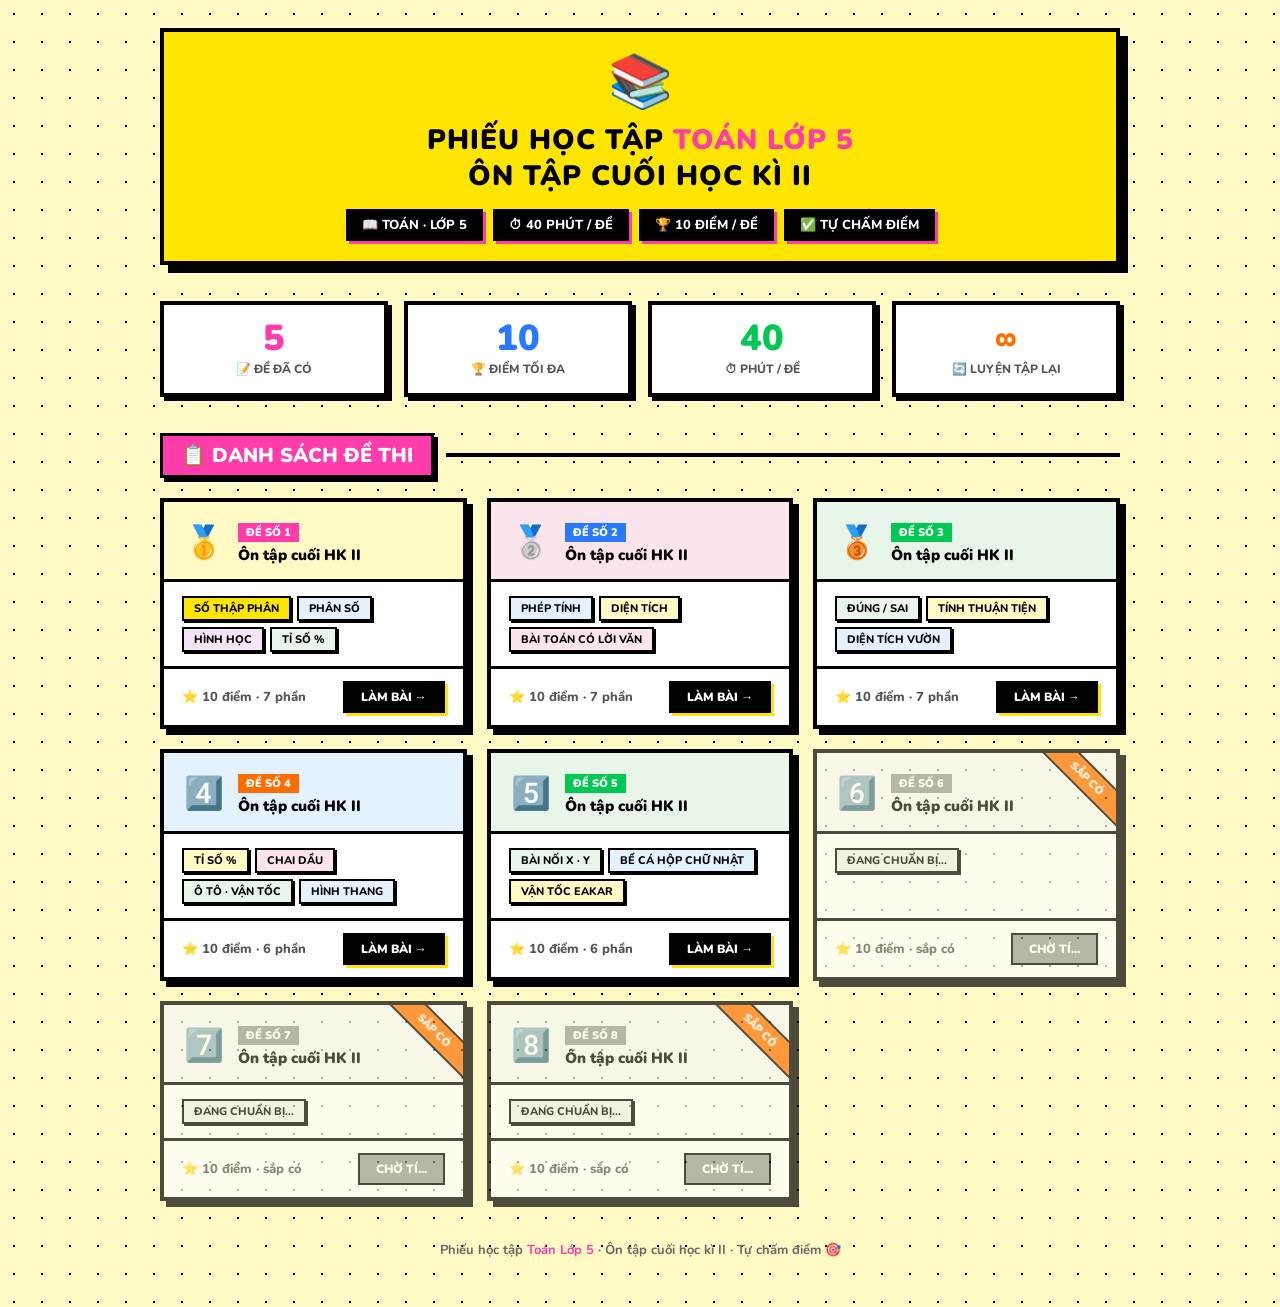
==== index.html @ 1c8ad88f "first commit" ====
<!DOCTYPE html>
<html lang="vi">
<head>
    <meta charset="UTF-8">
    <meta name="viewport" content="width=device-width, initial-scale=1.0">
    <title>Phiếu học tập Toán Lớp 5 — Ôn tập cuối HK II</title>
    <link href="https://fonts.googleapis.com/css2?family=Nunito:wght@400;600;700;800;900&display=swap" rel="stylesheet">
    <style>
        :root {
            --black:#000; --white:#fff; --yellow:#FFE500; --pink:#FF3CAC;
            --green:#00C853; --blue:#2979FF; --orange:#FF6D00; --red:#FF1744;
            --purple:#AA00FF; --cyan:#00BCD4;
            --bg:#FFF9C4; --shadow:4px 4px 0px #000; --shadow-lg:6px 6px 0px #000;
        }
        *{box-sizing:border-box;margin:0;padding:0;font-family:'Nunito',sans-serif;}
        body{
            background-color:var(--bg);
            background-image:radial-gradient(circle,#000 1.5px,transparent 1.5px);
            background-size:28px 28px;
            min-height:100vh;
            padding:28px 16px 48px;
        }

        /* ── HEADER ── */
        .header{
            max-width:960px; margin:0 auto 36px;
            background:var(--yellow);
            border:4px solid var(--black);
            box-shadow:8px 8px 0 var(--black);
            padding:24px 28px 20px;
            display:flex; flex-direction:column; align-items:center; gap:14px;
            text-align:center;
        }
        .header-icon{font-size:52px;line-height:1;}
        .header h1{
            font-size:28px; font-weight:900; text-transform:uppercase;
            color:var(--black); letter-spacing:1px; line-height:1.3;
        }
        .header h1 span{color:var(--pink);}
        .header-meta{
            display:flex; flex-wrap:wrap; justify-content:center; gap:10px;
        }
        .meta-chip{
            background:var(--black); color:var(--white);
            font-size:13px; font-weight:800; text-transform:uppercase;
            padding:5px 14px; border:2px solid var(--black);
            box-shadow:3px 3px 0 var(--pink);
        }

        /* ── SECTION TITLE ── */
        .section-title{
            max-width:960px; margin:0 auto 20px;
            display:flex; align-items:center; gap:12px;
        }
        .section-title h2{
            font-size:20px; font-weight:900; text-transform:uppercase;
            background:var(--pink); color:var(--white);
            border:3px solid var(--black); box-shadow:var(--shadow);
            padding:6px 18px;
        }
        .section-title .line{flex:1;height:4px;background:var(--black);}

        /* ── GRID ── */
        .grid{
            max-width:960px; margin:0 auto 40px;
            display:grid;
            grid-template-columns:repeat(auto-fill,minmax(260px,1fr));
            gap:20px;
        }

        /* ── CARD ── */
        .card{
            background:var(--white);
            border:4px solid var(--black);
            box-shadow:var(--shadow-lg);
            display:flex; flex-direction:column;
            text-decoration:none; color:var(--black);
            transition:transform .15s, box-shadow .15s;
            cursor:pointer;
            position:relative;
            overflow:hidden;
        }
        .card:hover{
            transform:translate(-3px,-3px);
            box-shadow:10px 10px 0 var(--black);
        }
        .card:active{
            transform:translate(4px,4px);
            box-shadow:0 0 0 var(--black);
        }

        .card-header{
            padding:18px 18px 14px;
            border-bottom:3px solid var(--black);
            display:flex; align-items:center; gap:12px;
        }
        .card-num{
            font-size:32px; font-weight:900; line-height:1;
            min-width:44px; text-align:center;
        }
        .card-title-wrap{}
        .card-label{
            font-size:11px; font-weight:900; text-transform:uppercase;
            color:var(--white); padding:2px 8px;
            display:inline-block; margin-bottom:4px;
        }
        .card-title{font-size:15px; font-weight:900; line-height:1.3;}

        .card-body{
            padding:14px 18px; flex:1;
            display:flex; flex-direction:column; gap:8px;
        }
        .card-chips{display:flex; flex-wrap:wrap; gap:6px;}
        .chip{
            font-size:11px; font-weight:800; text-transform:uppercase;
            border:2px solid var(--black); padding:3px 10px;
            box-shadow:2px 2px 0 #000;
        }

        .card-footer{
            padding:12px 18px;
            border-top:3px solid var(--black);
            display:flex; align-items:center; justify-content:space-between;
        }
        .card-footer .go-btn{
            background:var(--black); color:var(--white);
            font-size:12px; font-weight:900; text-transform:uppercase;
            padding:6px 16px; border:2px solid var(--black);
            box-shadow:3px 3px 0 var(--yellow);
        }
        .card:hover .go-btn{
            background:var(--yellow); color:var(--black);
            box-shadow:3px 3px 0 var(--black);
        }
        .card-score{font-size:13px; font-weight:800; color:#555;}

        /* COMING SOON card */
        .card.soon{opacity:.7; cursor:not-allowed;}
        .card.soon:hover{transform:none; box-shadow:var(--shadow-lg);}
        .soon-badge{
            position:absolute; top:12px; right:-28px;
            background:var(--orange); color:var(--white);
            font-size:11px; font-weight:900; text-transform:uppercase;
            padding:4px 36px; transform:rotate(45deg);
            border-top:2px solid var(--black); border-bottom:2px solid var(--black);
        }

        /* ── STATS BAR ── */
        .stats-bar{
            max-width:960px; margin:0 auto 36px;
            display:grid; grid-template-columns:repeat(auto-fit,minmax(160px,1fr));
            gap:16px;
        }
        .stat-card{
            background:var(--white); border:4px solid var(--black);
            box-shadow:var(--shadow); padding:16px 18px;
            text-align:center;
        }
        .stat-card .stat-num{font-size:36px; font-weight:900; line-height:1;}
        .stat-card .stat-lbl{font-size:12px; font-weight:800; text-transform:uppercase; color:#555; margin-top:4px;}

        /* ── FOOTER ── */
        .footer{
            max-width:960px; margin:0 auto;
            text-align:center; font-size:13px; font-weight:700; color:#666;
        }
        .footer b{color:var(--pink);}
    </style>
</head>
<body>

    <!-- HEADER -->
    <div class="header">
        <div class="header-icon">📚</div>
        <h1>Phiếu học tập <span>Toán Lớp 5</span><br>Ôn tập cuối học kì II</h1>
        <div class="header-meta">
            <span class="meta-chip">📖 Toán · Lớp 5</span>
            <span class="meta-chip">⏱ 40 phút / đề</span>
            <span class="meta-chip">🏆 10 điểm / đề</span>
            <span class="meta-chip">✅ Tự chấm điểm</span>
        </div>
    </div>

    <!-- STATS -->
    <div class="stats-bar">
        <div class="stat-card">
            <div class="stat-num" style="color:var(--pink);">5</div>
            <div class="stat-lbl">📝 Đề đã có</div>
        </div>
        <div class="stat-card">
            <div class="stat-num" style="color:var(--blue);">10</div>
            <div class="stat-lbl">🏆 Điểm tối đa</div>
        </div>
        <div class="stat-card">
            <div class="stat-num" style="color:var(--green);">40</div>
            <div class="stat-lbl">⏱ Phút / đề</div>
        </div>
        <div class="stat-card">
            <div class="stat-num" style="color:var(--orange);">∞</div>
            <div class="stat-lbl">🔄 Luyện tập lại</div>
        </div>
    </div>

    <!-- SECTION: ĐỀ THI -->
    <div class="section-title">
        <h2>📋 Danh sách đề thi</h2>
        <div class="line"></div>
    </div>

    <div class="grid">

        <!-- ĐỀ 1 -->
        <a class="card" href="de1.html">
            <div class="card-header" style="background:#FFF9C4;">
                <div class="card-num">🥇</div>
                <div class="card-title-wrap">
                    <span class="card-label" style="background:var(--pink);">Đề số 1</span>
                    <div class="card-title">Ôn tập cuối HK II</div>
                </div>
            </div>
            <div class="card-body">
                <div class="card-chips">
                    <span class="chip" style="background:var(--yellow);">Số thập phân</span>
                    <span class="chip" style="background:#E3F2FD;">Phân số</span>
                    <span class="chip" style="background:#F3E5F5;">Hình học</span>
                    <span class="chip" style="background:#E8F5E9;">Tỉ số %</span>
                </div>
            </div>
            <div class="card-footer">
                <span class="card-score">⭐ 10 điểm · 7 phần</span>
                <span class="go-btn">Làm bài →</span>
            </div>
        </a>

        <!-- ĐỀ 2 -->
        <a class="card" href="de2.html">
            <div class="card-header" style="background:#FCE4EC;">
                <div class="card-num">🥈</div>
                <div class="card-title-wrap">
                    <span class="card-label" style="background:var(--blue);">Đề số 2</span>
                    <div class="card-title">Ôn tập cuối HK II</div>
                </div>
            </div>
            <div class="card-body">
                <div class="card-chips">
                    <span class="chip" style="background:#E3F2FD;">Phép tính</span>
                    <span class="chip" style="background:#FFF9C4;">Diện tích</span>
                    <span class="chip" style="background:#FCE4EC;">Bài toán có lời văn</span>
                </div>
            </div>
            <div class="card-footer">
                <span class="card-score">⭐ 10 điểm · 7 phần</span>
                <span class="go-btn">Làm bài →</span>
            </div>
        </a>

        <!-- ĐỀ 3 -->
        <a class="card" href="de3.html">
            <div class="card-header" style="background:#E8F5E9;">
                <div class="card-num">🥉</div>
                <div class="card-title-wrap">
                    <span class="card-label" style="background:var(--green);">Đề số 3</span>
                    <div class="card-title">Ôn tập cuối HK II</div>
                </div>
            </div>
            <div class="card-body">
                <div class="card-chips">
                    <span class="chip" style="background:#E8F5E9;">Đúng / Sai</span>
                    <span class="chip" style="background:#FFF9C4;">Tính thuận tiện</span>
                    <span class="chip" style="background:#E3F2FD;">Diện tích vườn</span>
                </div>
            </div>
            <div class="card-footer">
                <span class="card-score">⭐ 10 điểm · 7 phần</span>
                <span class="go-btn">Làm bài →</span>
            </div>
        </a>

        <!-- ĐỀ 4 -->
        <a class="card" href="de4.html">
            <div class="card-header" style="background:#E3F2FD;">
                <div class="card-num">4️⃣</div>
                <div class="card-title-wrap">
                    <span class="card-label" style="background:var(--orange);">Đề số 4</span>
                    <div class="card-title">Ôn tập cuối HK II</div>
                </div>
            </div>
            <div class="card-body">
                <div class="card-chips">
                    <span class="chip" style="background:#FFF9C4;">Tỉ số %</span>
                    <span class="chip" style="background:#FCE4EC;">Chai dầu</span>
                    <span class="chip" style="background:#E8F5E9;">Ô tô · Vận tốc</span>
                    <span class="chip" style="background:#E3F2FD;">Hình thang</span>
                </div>
            </div>
            <div class="card-footer">
                <span class="card-score">⭐ 10 điểm · 6 phần</span>
                <span class="go-btn">Làm bài →</span>
            </div>
        </a>

        <!-- ĐỀ 5 -->
        <a class="card" href="de5.html">
            <div class="card-header" style="background:#E8F5E9;">
                <div class="card-num">5️⃣</div>
                <div class="card-title-wrap">
                    <span class="card-label" style="background:var(--green);">Đề số 5</span>
                    <div class="card-title">Ôn tập cuối HK II</div>
                </div>
            </div>
            <div class="card-body">
                <div class="card-chips">
                    <span class="chip" style="background:#E8F5E9;">Bài nối x · y</span>
                    <span class="chip" style="background:#E3F2FD;">Bể cá hộp chữ nhật</span>
                    <span class="chip" style="background:#FFF9C4;">Vận tốc EaKar</span>
                </div>
            </div>
            <div class="card-footer">
                <span class="card-score">⭐ 10 điểm · 6 phần</span>
                <span class="go-btn">Làm bài →</span>
            </div>
        </a>

        <!-- ĐỀ 6 — COMING SOON -->
        <div class="card soon">
            <div class="soon-badge">Sắp có</div>
            <div class="card-header" style="background:#F5F5F5;">
                <div class="card-num">6️⃣</div>
                <div class="card-title-wrap">
                    <span class="card-label" style="background:#999;">Đề số 6</span>
                    <div class="card-title">Ôn tập cuối HK II</div>
                </div>
            </div>
            <div class="card-body">
                <div class="card-chips">
                    <span class="chip" style="background:#eee;">Đang chuẩn bị...</span>
                </div>
            </div>
            <div class="card-footer">
                <span class="card-score">⭐ 10 điểm · sắp có</span>
                <span class="go-btn" style="background:#999;box-shadow:none;">Chờ tí...</span>
            </div>
        </div>

        <!-- ĐỀ 7 — COMING SOON -->
        <div class="card soon">
            <div class="soon-badge">Sắp có</div>
            <div class="card-header" style="background:#F5F5F5;">
                <div class="card-num">7️⃣</div>
                <div class="card-title-wrap">
                    <span class="card-label" style="background:#999;">Đề số 7</span>
                    <div class="card-title">Ôn tập cuối HK II</div>
                </div>
            </div>
            <div class="card-body">
                <div class="card-chips">
                    <span class="chip" style="background:#eee;">Đang chuẩn bị...</span>
                </div>
            </div>
            <div class="card-footer">
                <span class="card-score">⭐ 10 điểm · sắp có</span>
                <span class="go-btn" style="background:#999;box-shadow:none;">Chờ tí...</span>
            </div>
        </div>

        <!-- ĐỀ 8 — COMING SOON -->
        <div class="card soon">
            <div class="soon-badge">Sắp có</div>
            <div class="card-header" style="background:#F5F5F5;">
                <div class="card-num">8️⃣</div>
                <div class="card-title-wrap">
                    <span class="card-label" style="background:#999;">Đề số 8</span>
                    <div class="card-title">Ôn tập cuối HK II</div>
                </div>
            </div>
            <div class="card-body">
                <div class="card-chips">
                    <span class="chip" style="background:#eee;">Đang chuẩn bị...</span>
                </div>
            </div>
            <div class="card-footer">
                <span class="card-score">⭐ 10 điểm · sắp có</span>
                <span class="go-btn" style="background:#999;box-shadow:none;">Chờ tí...</span>
            </div>
        </div>

    </div>

    <!-- FOOTER -->
    <div class="footer">
        <p>Phiếu học tập <b>Toán Lớp 5</b> · Ôn tập cuối học kì II · Tự chấm điểm 🎯</p>
    </div>

</body>
</html>
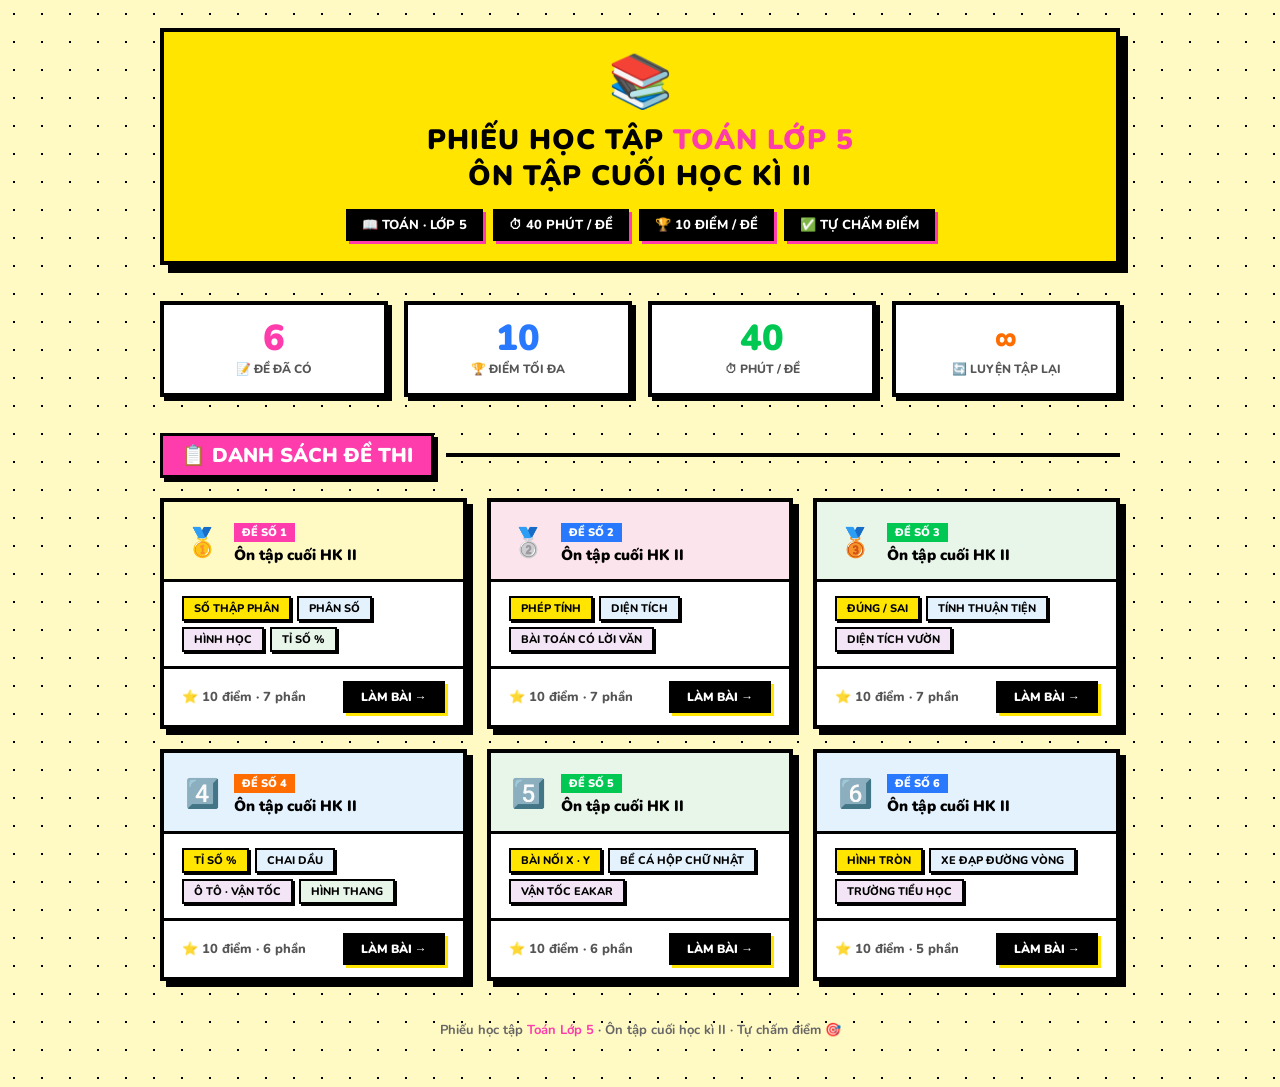
==== commit 0704755d: "first commit" ====
--- a/index.html
+++ b/index.html
@@ -9,7 +9,6 @@
         :root {
             --black:#000; --white:#fff; --yellow:#FFE500; --pink:#FF3CAC;
             --green:#00C853; --blue:#2979FF; --orange:#FF6D00; --red:#FF1744;
-            --purple:#AA00FF; --cyan:#00BCD4;
             --bg:#FFF9C4; --shadow:4px 4px 0px #000; --shadow-lg:6px 6px 0px #000;
         }
         *{box-sizing:border-box;margin:0;padding:0;font-family:'Nunito',sans-serif;}
@@ -21,150 +20,69 @@
             padding:28px 16px 48px;
         }
 
-        /* ── HEADER ── */
+        /* HEADER */
         .header{
-            max-width:960px; margin:0 auto 36px;
-            background:var(--yellow);
-            border:4px solid var(--black);
+            max-width:960px;margin:0 auto 36px;
+            background:var(--yellow);border:4px solid var(--black);
             box-shadow:8px 8px 0 var(--black);
             padding:24px 28px 20px;
-            display:flex; flex-direction:column; align-items:center; gap:14px;
-            text-align:center;
+            display:flex;flex-direction:column;align-items:center;gap:14px;text-align:center;
         }
         .header-icon{font-size:52px;line-height:1;}
-        .header h1{
-            font-size:28px; font-weight:900; text-transform:uppercase;
-            color:var(--black); letter-spacing:1px; line-height:1.3;
-        }
+        .header h1{font-size:28px;font-weight:900;text-transform:uppercase;color:var(--black);letter-spacing:1px;line-height:1.3;}
         .header h1 span{color:var(--pink);}
-        .header-meta{
-            display:flex; flex-wrap:wrap; justify-content:center; gap:10px;
-        }
-        .meta-chip{
-            background:var(--black); color:var(--white);
-            font-size:13px; font-weight:800; text-transform:uppercase;
-            padding:5px 14px; border:2px solid var(--black);
-            box-shadow:3px 3px 0 var(--pink);
-        }
-
-        /* ── SECTION TITLE ── */
-        .section-title{
-            max-width:960px; margin:0 auto 20px;
-            display:flex; align-items:center; gap:12px;
-        }
-        .section-title h2{
-            font-size:20px; font-weight:900; text-transform:uppercase;
-            background:var(--pink); color:var(--white);
-            border:3px solid var(--black); box-shadow:var(--shadow);
-            padding:6px 18px;
-        }
+        .header-meta{display:flex;flex-wrap:wrap;justify-content:center;gap:10px;}
+        .meta-chip{background:var(--black);color:var(--white);font-size:13px;font-weight:800;text-transform:uppercase;padding:5px 14px;border:2px solid var(--black);box-shadow:3px 3px 0 var(--pink);}
+
+        /* STATS */
+        .stats-bar{max-width:960px;margin:0 auto 36px;display:grid;grid-template-columns:repeat(auto-fit,minmax(160px,1fr));gap:16px;}
+        .stat-card{background:var(--white);border:4px solid var(--black);box-shadow:var(--shadow);padding:16px 18px;text-align:center;}
+        .stat-card .stat-num{font-size:36px;font-weight:900;line-height:1;}
+        .stat-card .stat-lbl{font-size:12px;font-weight:800;text-transform:uppercase;color:#555;margin-top:4px;}
+
+        /* SECTION TITLE */
+        .section-title{max-width:960px;margin:0 auto 20px;display:flex;align-items:center;gap:12px;}
+        .section-title h2{font-size:20px;font-weight:900;text-transform:uppercase;background:var(--pink);color:var(--white);border:3px solid var(--black);box-shadow:var(--shadow);padding:6px 18px;white-space:nowrap;}
         .section-title .line{flex:1;height:4px;background:var(--black);}
 
-        /* ── GRID ── */
-        .grid{
-            max-width:960px; margin:0 auto 40px;
-            display:grid;
-            grid-template-columns:repeat(auto-fill,minmax(260px,1fr));
-            gap:20px;
-        }
-
-        /* ── CARD ── */
-        .card{
-            background:var(--white);
-            border:4px solid var(--black);
-            box-shadow:var(--shadow-lg);
-            display:flex; flex-direction:column;
-            text-decoration:none; color:var(--black);
-            transition:transform .15s, box-shadow .15s;
-            cursor:pointer;
-            position:relative;
-            overflow:hidden;
-        }
-        .card:hover{
-            transform:translate(-3px,-3px);
-            box-shadow:10px 10px 0 var(--black);
-        }
-        .card:active{
-            transform:translate(4px,4px);
-            box-shadow:0 0 0 var(--black);
-        }
-
-        .card-header{
-            padding:18px 18px 14px;
-            border-bottom:3px solid var(--black);
-            display:flex; align-items:center; gap:12px;
-        }
-        .card-num{
-            font-size:32px; font-weight:900; line-height:1;
-            min-width:44px; text-align:center;
-        }
-        .card-title-wrap{}
-        .card-label{
-            font-size:11px; font-weight:900; text-transform:uppercase;
-            color:var(--white); padding:2px 8px;
-            display:inline-block; margin-bottom:4px;
-        }
-        .card-title{font-size:15px; font-weight:900; line-height:1.3;}
-
-        .card-body{
-            padding:14px 18px; flex:1;
-            display:flex; flex-direction:column; gap:8px;
-        }
-        .card-chips{display:flex; flex-wrap:wrap; gap:6px;}
-        .chip{
-            font-size:11px; font-weight:800; text-transform:uppercase;
-            border:2px solid var(--black); padding:3px 10px;
-            box-shadow:2px 2px 0 #000;
-        }
-
-        .card-footer{
-            padding:12px 18px;
-            border-top:3px solid var(--black);
-            display:flex; align-items:center; justify-content:space-between;
-        }
-        .card-footer .go-btn{
-            background:var(--black); color:var(--white);
-            font-size:12px; font-weight:900; text-transform:uppercase;
-            padding:6px 16px; border:2px solid var(--black);
-            box-shadow:3px 3px 0 var(--yellow);
-        }
-        .card:hover .go-btn{
-            background:var(--yellow); color:var(--black);
-            box-shadow:3px 3px 0 var(--black);
-        }
-        .card-score{font-size:13px; font-weight:800; color:#555;}
-
-        /* COMING SOON card */
-        .card.soon{opacity:.7; cursor:not-allowed;}
-        .card.soon:hover{transform:none; box-shadow:var(--shadow-lg);}
-        .soon-badge{
-            position:absolute; top:12px; right:-28px;
-            background:var(--orange); color:var(--white);
-            font-size:11px; font-weight:900; text-transform:uppercase;
-            padding:4px 36px; transform:rotate(45deg);
-            border-top:2px solid var(--black); border-bottom:2px solid var(--black);
-        }
-
-        /* ── STATS BAR ── */
-        .stats-bar{
-            max-width:960px; margin:0 auto 36px;
-            display:grid; grid-template-columns:repeat(auto-fit,minmax(160px,1fr));
-            gap:16px;
-        }
-        .stat-card{
-            background:var(--white); border:4px solid var(--black);
-            box-shadow:var(--shadow); padding:16px 18px;
-            text-align:center;
-        }
-        .stat-card .stat-num{font-size:36px; font-weight:900; line-height:1;}
-        .stat-card .stat-lbl{font-size:12px; font-weight:800; text-transform:uppercase; color:#555; margin-top:4px;}
-
-        /* ── FOOTER ── */
-        .footer{
-            max-width:960px; margin:0 auto;
-            text-align:center; font-size:13px; font-weight:700; color:#666;
-        }
+        /* GRID */
+        .grid{max-width:960px;margin:0 auto 40px;display:grid;grid-template-columns:repeat(auto-fill,minmax(260px,1fr));gap:20px;}
+
+        /* CARD */
+        .card{background:var(--white);border:4px solid var(--black);box-shadow:var(--shadow-lg);display:flex;flex-direction:column;text-decoration:none;color:var(--black);transition:transform .15s,box-shadow .15s;position:relative;overflow:hidden;}
+        .card.clickable{cursor:pointer;}
+        .card.clickable:hover{transform:translate(-3px,-3px);box-shadow:10px 10px 0 var(--black);}
+        .card.clickable:active{transform:translate(4px,4px);box-shadow:0 0 0 var(--black);}
+        .card.soon{opacity:.65;cursor:not-allowed;}
+        .card-header{padding:18px 18px 14px;border-bottom:3px solid var(--black);display:flex;align-items:center;gap:12px;}
+        .card-num{font-size:28px;font-weight:900;line-height:1;min-width:40px;text-align:center;}
+        .card-label{font-size:11px;font-weight:900;text-transform:uppercase;color:var(--white);padding:2px 8px;display:inline-block;margin-bottom:4px;}
+        .card-title{font-size:15px;font-weight:900;line-height:1.3;}
+        .card-body{padding:14px 18px;flex:1;display:flex;flex-direction:column;gap:8px;}
+        .card-chips{display:flex;flex-wrap:wrap;gap:6px;}
+        .chip{font-size:11px;font-weight:800;text-transform:uppercase;border:2px solid var(--black);padding:3px 10px;box-shadow:2px 2px 0 #000;}
+        .card-footer{padding:12px 18px;border-top:3px solid var(--black);display:flex;align-items:center;justify-content:space-between;}
+        .go-btn{background:var(--black);color:var(--white);font-size:12px;font-weight:900;text-transform:uppercase;padding:6px 16px;border:2px solid var(--black);box-shadow:3px 3px 0 var(--yellow);}
+        .card.clickable:hover .go-btn{background:var(--yellow);color:var(--black);box-shadow:3px 3px 0 var(--black);}
+        .card-score{font-size:13px;font-weight:800;color:#555;}
+
+        /* SOON BADGE */
+        .soon-badge{position:absolute;top:12px;right:-28px;background:var(--orange);color:var(--white);font-size:11px;font-weight:900;text-transform:uppercase;padding:4px 36px;transform:rotate(45deg);border-top:2px solid var(--black);border-bottom:2px solid var(--black);}
+
+        /* LOADING */
+        .loading{max-width:960px;margin:40px auto;text-align:center;font-size:18px;font-weight:900;color:#555;}
+
+        /* FOOTER */
+        .footer{max-width:960px;margin:0 auto;text-align:center;font-size:13px;font-weight:700;color:#666;}
         .footer b{color:var(--pink);}
+
+        /* CHIP COLORS xoay vòng */
+        .chip-c0{background:var(--yellow);}
+        .chip-c1{background:#E3F2FD;}
+        .chip-c2{background:#F3E5F5;}
+        .chip-c3{background:#E8F5E9;}
+        .chip-c4{background:#FCE4EC;}
+        .chip-c5{background:#FFF3E0;}
     </style>
 </head>
 <body>
@@ -184,7 +102,7 @@
     <!-- STATS -->
     <div class="stats-bar">
         <div class="stat-card">
-            <div class="stat-num" style="color:var(--pink);">5</div>
+            <div class="stat-num" style="color:var(--pink);" id="stat-co">…</div>
             <div class="stat-lbl">📝 Đề đã có</div>
         </div>
         <div class="stat-card">
@@ -201,195 +119,103 @@
         </div>
     </div>
 
-    <!-- SECTION: ĐỀ THI -->
+    <!-- SECTION -->
     <div class="section-title">
         <h2>📋 Danh sách đề thi</h2>
         <div class="line"></div>
     </div>
 
-    <div class="grid">
-
-        <!-- ĐỀ 1 -->
-        <a class="card" href="de1.html">
-            <div class="card-header" style="background:#FFF9C4;">
-                <div class="card-num">🥇</div>
-                <div class="card-title-wrap">
-                    <span class="card-label" style="background:var(--pink);">Đề số 1</span>
+    <!-- GRID -->
+    <div class="grid" id="grid">
+        <div class="loading">⏳ Đang tải danh sách đề...</div>
+    </div>
+
+    <!-- FOOTER -->
+    <div class="footer">
+        <p>Phiếu học tập <b>Toán Lớp 5</b> · Ôn tập cuối học kì II · Tự chấm điểm 🎯</p>
+    </div>
+
+<script>
+const CHIP_COLORS = ['chip-c0','chip-c1','chip-c2','chip-c3','chip-c4','chip-c5'];
+const NUM_EMOJIS  = ['','1️⃣','2️⃣','3️⃣','4️⃣','5️⃣','6️⃣','7️⃣','8️⃣','9️⃣','🔟'];
+
+function getEmoji(n) {
+    return n <= 10 ? NUM_EMOJIS[n] : `<span style="font-size:20px;font-weight:900;">${n}</span>`;
+}
+
+function getMedal(n) {
+    if (n === 1) return '🥇';
+    if (n === 2) return '🥈';
+    if (n === 3) return '🥉';
+    return getEmoji(n);
+}
+
+function buildCard(de) {
+    const ready = de.trang_thai === 'san_sang';
+
+    const chipsHtml = (de.chips || ['Đang chuẩn bị...']).map((c, i) =>
+        `<span class="chip ${CHIP_COLORS[i % CHIP_COLORS.length]}">${c}</span>`
+    ).join('');
+
+    if (ready) {
+        return `
+        <a class="card clickable" href="${de.file}">
+            <div class="card-header" style="background:${de.mau || '#f9f9f9'};">
+                <div class="card-num">${getMedal(de.so)}</div>
+                <div>
+                    <span class="card-label" style="background:${de.nhan_mau || '#999'};">Đề số ${de.so}</span>
                     <div class="card-title">Ôn tập cuối HK II</div>
                 </div>
             </div>
             <div class="card-body">
-                <div class="card-chips">
-                    <span class="chip" style="background:var(--yellow);">Số thập phân</span>
-                    <span class="chip" style="background:#E3F2FD;">Phân số</span>
-                    <span class="chip" style="background:#F3E5F5;">Hình học</span>
-                    <span class="chip" style="background:#E8F5E9;">Tỉ số %</span>
-                </div>
+                <div class="card-chips">${chipsHtml}</div>
             </div>
             <div class="card-footer">
-                <span class="card-score">⭐ 10 điểm · 7 phần</span>
+                <span class="card-score">⭐ 10 điểm · ${de.phan} phần</span>
                 <span class="go-btn">Làm bài →</span>
             </div>
-        </a>
-
-        <!-- ĐỀ 2 -->
-        <a class="card" href="de2.html">
-            <div class="card-header" style="background:#FCE4EC;">
-                <div class="card-num">🥈</div>
-                <div class="card-title-wrap">
-                    <span class="card-label" style="background:var(--blue);">Đề số 2</span>
-                    <div class="card-title">Ôn tập cuối HK II</div>
-                </div>
-            </div>
-            <div class="card-body">
-                <div class="card-chips">
-                    <span class="chip" style="background:#E3F2FD;">Phép tính</span>
-                    <span class="chip" style="background:#FFF9C4;">Diện tích</span>
-                    <span class="chip" style="background:#FCE4EC;">Bài toán có lời văn</span>
-                </div>
-            </div>
-            <div class="card-footer">
-                <span class="card-score">⭐ 10 điểm · 7 phần</span>
-                <span class="go-btn">Làm bài →</span>
-            </div>
-        </a>
-
-        <!-- ĐỀ 3 -->
-        <a class="card" href="de3.html">
-            <div class="card-header" style="background:#E8F5E9;">
-                <div class="card-num">🥉</div>
-                <div class="card-title-wrap">
-                    <span class="card-label" style="background:var(--green);">Đề số 3</span>
-                    <div class="card-title">Ôn tập cuối HK II</div>
-                </div>
-            </div>
-            <div class="card-body">
-                <div class="card-chips">
-                    <span class="chip" style="background:#E8F5E9;">Đúng / Sai</span>
-                    <span class="chip" style="background:#FFF9C4;">Tính thuận tiện</span>
-                    <span class="chip" style="background:#E3F2FD;">Diện tích vườn</span>
-                </div>
-            </div>
-            <div class="card-footer">
-                <span class="card-score">⭐ 10 điểm · 7 phần</span>
-                <span class="go-btn">Làm bài →</span>
-            </div>
-        </a>
-
-        <!-- ĐỀ 4 -->
-        <a class="card" href="de4.html">
-            <div class="card-header" style="background:#E3F2FD;">
-                <div class="card-num">4️⃣</div>
-                <div class="card-title-wrap">
-                    <span class="card-label" style="background:var(--orange);">Đề số 4</span>
-                    <div class="card-title">Ôn tập cuối HK II</div>
-                </div>
-            </div>
-            <div class="card-body">
-                <div class="card-chips">
-                    <span class="chip" style="background:#FFF9C4;">Tỉ số %</span>
-                    <span class="chip" style="background:#FCE4EC;">Chai dầu</span>
-                    <span class="chip" style="background:#E8F5E9;">Ô tô · Vận tốc</span>
-                    <span class="chip" style="background:#E3F2FD;">Hình thang</span>
-                </div>
-            </div>
-            <div class="card-footer">
-                <span class="card-score">⭐ 10 điểm · 6 phần</span>
-                <span class="go-btn">Làm bài →</span>
-            </div>
-        </a>
-
-        <!-- ĐỀ 5 -->
-        <a class="card" href="de5.html">
-            <div class="card-header" style="background:#E8F5E9;">
-                <div class="card-num">5️⃣</div>
-                <div class="card-title-wrap">
-                    <span class="card-label" style="background:var(--green);">Đề số 5</span>
-                    <div class="card-title">Ôn tập cuối HK II</div>
-                </div>
-            </div>
-            <div class="card-body">
-                <div class="card-chips">
-                    <span class="chip" style="background:#E8F5E9;">Bài nối x · y</span>
-                    <span class="chip" style="background:#E3F2FD;">Bể cá hộp chữ nhật</span>
-                    <span class="chip" style="background:#FFF9C4;">Vận tốc EaKar</span>
-                </div>
-            </div>
-            <div class="card-footer">
-                <span class="card-score">⭐ 10 điểm · 6 phần</span>
-                <span class="go-btn">Làm bài →</span>
-            </div>
-        </a>
-
-        <!-- ĐỀ 6 — COMING SOON -->
+        </a>`;
+    } else {
+        return `
         <div class="card soon">
             <div class="soon-badge">Sắp có</div>
             <div class="card-header" style="background:#F5F5F5;">
-                <div class="card-num">6️⃣</div>
-                <div class="card-title-wrap">
-                    <span class="card-label" style="background:#999;">Đề số 6</span>
+                <div class="card-num">${getEmoji(de.so)}</div>
+                <div>
+                    <span class="card-label" style="background:#999;">Đề số ${de.so}</span>
                     <div class="card-title">Ôn tập cuối HK II</div>
                 </div>
             </div>
             <div class="card-body">
-                <div class="card-chips">
-                    <span class="chip" style="background:#eee;">Đang chuẩn bị...</span>
-                </div>
+                <div class="card-chips"><span class="chip" style="background:#eee;">Đang chuẩn bị...</span></div>
             </div>
             <div class="card-footer">
                 <span class="card-score">⭐ 10 điểm · sắp có</span>
                 <span class="go-btn" style="background:#999;box-shadow:none;">Chờ tí...</span>
             </div>
-        </div>
-
-        <!-- ĐỀ 7 — COMING SOON -->
-        <div class="card soon">
-            <div class="soon-badge">Sắp có</div>
-            <div class="card-header" style="background:#F5F5F5;">
-                <div class="card-num">7️⃣</div>
-                <div class="card-title-wrap">
-                    <span class="card-label" style="background:#999;">Đề số 7</span>
-                    <div class="card-title">Ôn tập cuối HK II</div>
-                </div>
-            </div>
-            <div class="card-body">
-                <div class="card-chips">
-                    <span class="chip" style="background:#eee;">Đang chuẩn bị...</span>
-                </div>
-            </div>
-            <div class="card-footer">
-                <span class="card-score">⭐ 10 điểm · sắp có</span>
-                <span class="go-btn" style="background:#999;box-shadow:none;">Chờ tí...</span>
-            </div>
-        </div>
-
-        <!-- ĐỀ 8 — COMING SOON -->
-        <div class="card soon">
-            <div class="soon-badge">Sắp có</div>
-            <div class="card-header" style="background:#F5F5F5;">
-                <div class="card-num">8️⃣</div>
-                <div class="card-title-wrap">
-                    <span class="card-label" style="background:#999;">Đề số 8</span>
-                    <div class="card-title">Ôn tập cuối HK II</div>
-                </div>
-            </div>
-            <div class="card-body">
-                <div class="card-chips">
-                    <span class="chip" style="background:#eee;">Đang chuẩn bị...</span>
-                </div>
-            </div>
-            <div class="card-footer">
-                <span class="card-score">⭐ 10 điểm · sắp có</span>
-                <span class="go-btn" style="background:#999;box-shadow:none;">Chờ tí...</span>
-            </div>
-        </div>
-
-    </div>
-
-    <!-- FOOTER -->
-    <div class="footer">
-        <p>Phiếu học tập <b>Toán Lớp 5</b> · Ôn tập cuối học kì II · Tự chấm điểm 🎯</p>
-    </div>
-
+        </div>`;
+    }
+}
+
+async function loadDanhSach() {
+    const grid = document.getElementById('grid');
+    try {
+        const res  = await fetch('de-list.json');
+        const list = await res.json();
+
+        const soCoSan = list.filter(d => d.trang_thai === 'san_sang').length;
+        document.getElementById('stat-co').innerText = soCoSan;
+
+        grid.innerHTML = list.map(buildCard).join('');
+    } catch(e) {
+        grid.innerHTML = `<div class="loading" style="color:red;">
+            ❌ Không tải được danh sách đề!<br>
+            <small style="font-size:13px;font-weight:700;">Hãy mở bằng localhost hoặc server (không mở file:// trực tiếp)</small>
+        </div>`;
+    }
+}
+
+loadDanhSach();
+</script>
 </body>
 </html>
